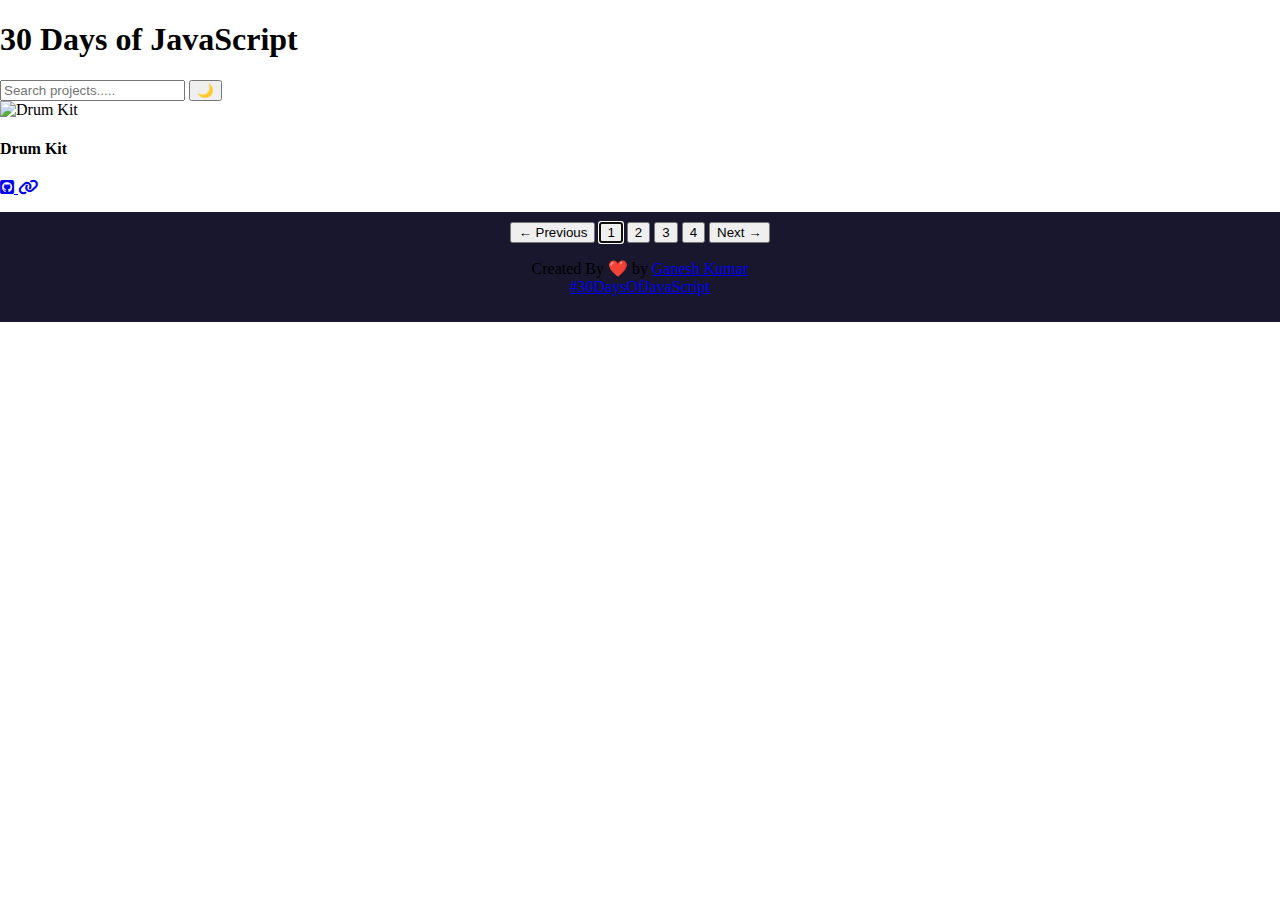
==== index.html @ 43e4046b "Create index.html" ====
<!DOCTYPE html>
<html lang="en">

<head>
  <meta charset="UTF-8" />
  <meta http-equiv="X-UA-Compatible" content="IE=edge" />
  <meta name="viewport" content="width=device-width, initial-scale=1.0" />
  <link rel="stylesheet" href="style.css" />
  <link rel="shortcut icon" href="favicon.png" type="image/x-icon">
  <link rel="stylesheet" href="https://cdnjs.cloudflare.com/ajax/libs/font-awesome/6.2.0/css/all.min.css" />
  <script language="JavaScript" src="https://ajax.googleapis.com/ajax/libs/jquery/1.10.0/jquery.min.js"></script>
  <style>
    body {
      margin: 0;
      padding: 0;
      display: flex;
      flex-direction: column;
      min-height: 100vh;
    }
  
    footer {
      margin-top: 15px;
      background-color:#19172D;
      padding: 10px;
      text-align: center;
    }
  </style>
  

  <script src="30DaysOfJavaScript/script.js"></script>
  <title>30 Days of JavaScript</title>

  <!-- Google Tag Manager -->
  <script>(function (w, d, s, l, i) {
      w[l] = w[l] || []; w[l].push({
        'gtm.start':
          new Date().getTime(), event: 'gtm.js'
      }); var f = d.getElementsByTagName(s)[0],
        j = d.createElement(s), dl = l != 'dataLayer' ? '&l=' + l : ''; j.async = true; j.src =
          'https://www.googletagmanager.com/gtm.js?id=' + i + dl; f.parentNode.insertBefore(j, f);
    })(window, document, 'script', 'dataLayer', 'GTM-M783NKXV');</script>
  <!-- End Google Tag Manager -->
</head>

<body id="body" class="dark-mode" onload="loading()">

  <!-- Google Tag Manager (noscript) -->
  <noscript><iframe src="https://www.googletagmanager.com/ns.html?id=GTM-M783NKXV" height="0" width="0"
      style="display:none;visibility:hidden"></iframe></noscript>
  <!-- End Google Tag Manager (noscript) -->

  <!-- Heading -->
  <div class="top">
    <h1>30 Days of JavaScript</h1>
    <input id="searchbar" onkeyup="search_project()" type="text" name="search" placeholder='Search projects.....' />
    <!-- Dark Mode Button -->
    <button id="toggle" class="toggleButton" type="button" onclick="toggleDarkLight()">🌙</button>
  </div>

  <!-- Octocat svg -->
  <a href="https://github.com/swapnilsparsh/30DaysOfJavaScript" class="github-corner" target="_blank" position:
    absolute; top: 0; border: 0; right: 0; " aria-hidden=" true">
    <path d="M0,0 L115,115 L130,115 L142,142 L250,250 L250,0 Z"></path>
    <path
      d="M128.3,109.0 C113.8,99.7 119.0,89.6 119.0,89.6 C122.0,82.7 120.5,78.6 120.5,78.6 C119.2,72.0 123.4,76.3 123.4,76.3 C127.3,80.9 125.5,87.3 125.5,87.3 C122.9,97.6 130.6,101.9 134.4,103.2"
      fill="currentColor" style="transform-origin: 130px 106px" class="octo-arm"></path>
    <path
      d="M115.0,115.0 C114.9,115.1 118.7,116.5 119.8,115.4 L133.7,101.6 C136.9,99.2 139.9,98.4 142.2,98.6 C133.8,88.0 127.5,74.4 143.8,58.0 C148.5,53.4 154.0,51.2 159.7,51.0 C160.3,49.4 163.2,43.6 171.4,40.1 C171.4,40.1 176.1,42.5 178.8,56.2 C183.1,58.6 187.2,61.8 190.9,65.4 C194.5,69.0 197.7,73.2 200.1,77.6 C213.8,80.2 216.3,84.9 216.3,84.9 C212.7,93.1 206.9,96.0 205.4,96.6 C205.1,102.4 203.0,107.8 198.3,112.5 C181.9,128.9 168.3,122.5 157.7,114.1 C157.9,116.9 156.7,120.9 152.7,124.9 L141.0,136.5 C139.8,137.7 141.6,141.9 141.8,141.8 Z"
      fill="currentColor" class="octo-body"></path>
    </svg>
  </a>
  <!-- Octocat svg end -->

  <!-- Scroll To Top -->
  <a class="scrollToTop"><span></span></a>
  <!-- Scroll to Top End -->
  <!-- <i class="fa-brands fa-square-github"></i> -->
  <!-- Main Section Start -->
  <div class="main" id="projectsContainer">
    <div class="item">
      <img src="30DaysOfJavaScript/assets/01.png" alt="Drum Kit" />
      <h4>Drum Kit</h4>
      <a target="_blank" href="https://github.com/swapnilsparsh/30DaysOfJavaScript/tree/master/01%20-%20Drum%20Kit">
        <i class="fa-brands fa-square-github"></i>
        <a target="_blank" href="01 - Drum Kit/index.html"><i class="fa-solid fa-link"></i> </a>
      </a>
    </div>

  </div>
  <!-- Main Section End -->

  <!-- Footer Start -->
  <footer>

    <div class="pagination">
      <button onclick="goToPreviousPage()">&larr; Previous</button>
      <button onclick="goToPage(1)" autofocus class="active">1</button>
      <button onclick="goToPage(2)">2</button>
      <button onclick="goToPage(3)">3</button>
      <button onclick="goToPage(4)">4</button>
      <!-- <button onclick="goToPage(5)">5</button> -->
      <!-- <button onclick="goToPage(6)">6</button> -->
      <!-- <button onclick="goToPage(7)">7</button> -->
      <button onclick="goToNextPage()">Next &rarr;</button>
    </div>

    <p> Created By  ❤️ by
      <a href="https://codewithganeshhh.github.io/PORTFOLIO/" target="_blank">Ganesh Kumar</a>
      <br>
      <a href="https://github.com/codewithganeshhh/30DaysOfJavaScript" target="_blank">#30DaysOfJavaScript</a>
    </p>
  </footer>
  <script src="script.js"></script>

</body>

</html>
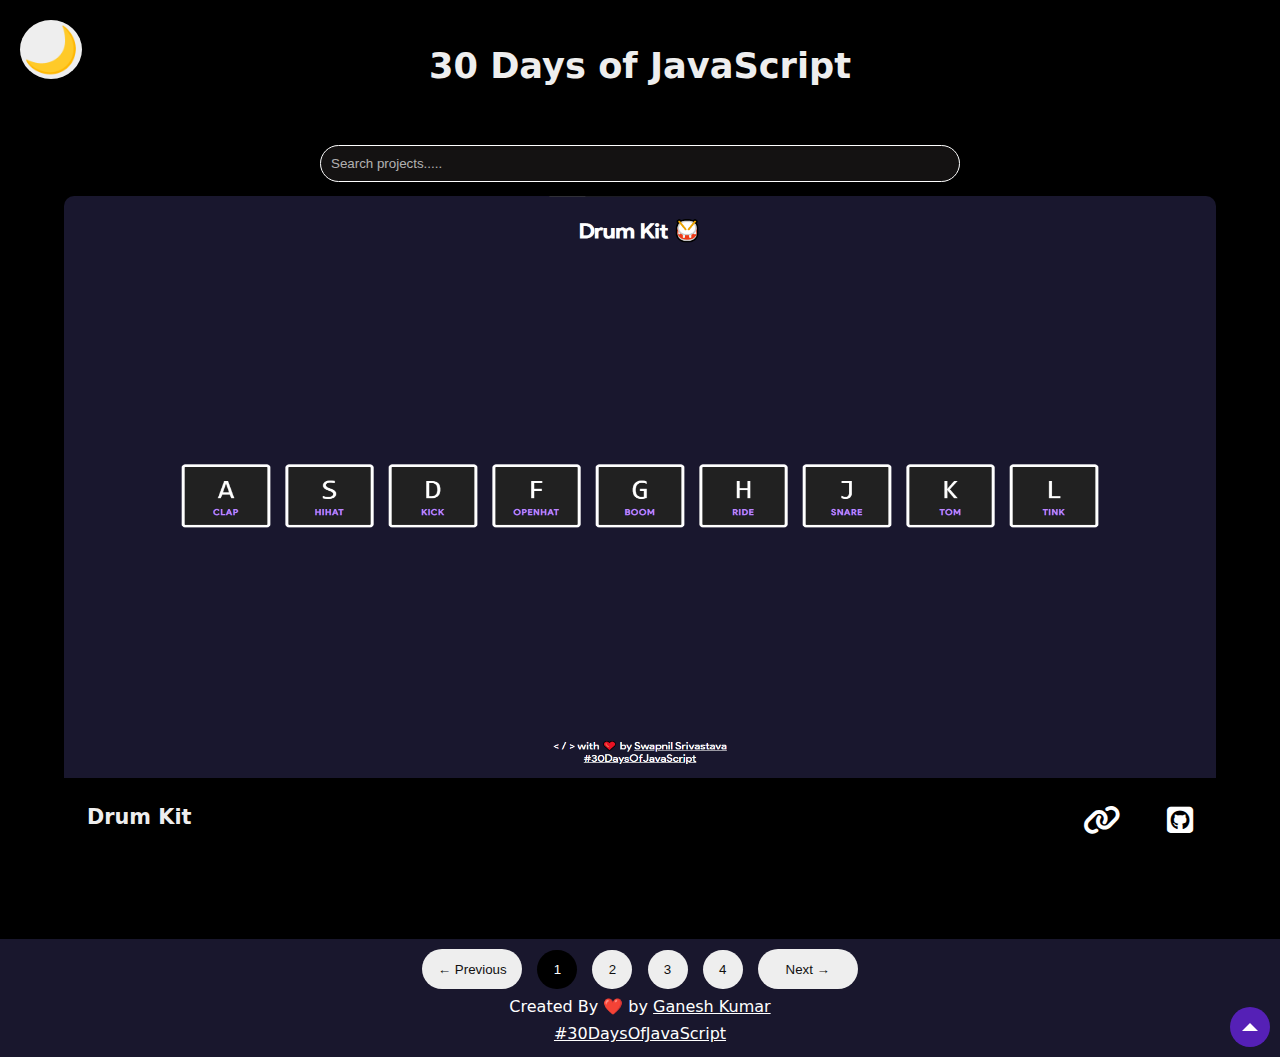
==== commit 94abe136: "Update index.html" ====
--- a/index.html
+++ b/index.html
@@ -58,7 +58,7 @@
   </div>
 
   <!-- Octocat svg -->
-  <a href="https://github.com/swapnilsparsh/30DaysOfJavaScript" class="github-corner" target="_blank" position:
+  <a href="https://github.com/codewithganeshhh/30DaysOfJavaScript" class="github-corner" target="_blank" position:
     absolute; top: 0; border: 0; right: 0; " aria-hidden=" true">
     <path d="M0,0 L115,115 L130,115 L142,142 L250,250 L250,0 Z"></path>
     <path
@@ -80,7 +80,7 @@
     <div class="item">
       <img src="30DaysOfJavaScript/assets/01.png" alt="Drum Kit" />
       <h4>Drum Kit</h4>
-      <a target="_blank" href="https://github.com/swapnilsparsh/30DaysOfJavaScript/tree/master/01%20-%20Drum%20Kit">
+      <a target="_blank" href="https://github.com/codewithganeshhh/30DaysOfJavaScript/tree/main/01%20-%20Drum%20Kit">
         <i class="fa-brands fa-square-github"></i>
         <a target="_blank" href="01 - Drum Kit/index.html"><i class="fa-solid fa-link"></i> </a>
       </a>
--- a/style.css
+++ b/style.css
@@ -0,0 +1,600 @@
+* {
+  margin: 0;
+  padding: 0;
+  box-sizing: border-box;
+  list-style: none;
+}
+
+@font-face {
+  font-family: "sans";
+  src: url(font/sans.ttf);
+}
+
+body {
+  font-family: "sans";
+  margin: 0;
+  padding: 0;
+}
+
+/* Preloader */
+#loading {
+  position: fixed;
+  width: 100%;
+  height: 100vh;
+  background-repeat: no-repeat;
+  background-position: center;
+  z-index: 99999;
+}
+
+.top {
+  display: flex;
+  flex-direction: column;
+  align-items: center;
+  justify-content: center;
+}
+
+/* Dark Mode */
+body.dark-mode {
+  background-color: black;
+  color: #eee;
+}
+
+body.dark-mode a {
+  color: #111;
+}
+
+body.dark-mode button {
+  background-color: #eee;
+  color: #111;
+}
+
+body.dark-mode h4 {
+  color: #eee;
+}
+
+body.dark-mode svg {
+  fill: #fff;
+  color: #151513;
+}
+
+body.dark-mode input {
+  color: white;
+}
+
+body.light-mode input {
+  color: #111;
+}
+
+body.light-mode {
+  background-color: white;
+  color: #111;
+}
+
+body.light-mode a {
+  color: #111;
+}
+
+body.light-mode button {
+  background-color: #111;
+  color: #eee;
+}
+
+body.light-mode h4 {
+  color: #111;
+}
+
+body.light-mode i {
+  color: #111;
+}
+
+body.light-mode svg {
+  fill: #151513;
+  color: #fff;
+}
+
+/* Octocat */
+
+.github-corner:hover .octo-arm {
+  animation: octocat-wave 560ms ease-in-out;
+}
+
+@keyframes octocat-wave {
+
+  0%,
+  100% {
+    transform: rotate(0);
+  }
+
+  20%,
+  60% {
+    transform: rotate(-25deg);
+  }
+
+  40%,
+  80% {
+    transform: rotate(10deg);
+  }
+}
+
+@media (max-width: 500px) {
+  .github-corner:hover .octo-arm {
+    animation: none;
+  }
+
+  .github-corner .octo-arm {
+    animation: octocat-wave 560ms ease-in-out;
+  }
+}
+
+.toggleButton {
+  display: inline-block;
+  position: absolute;
+  top: 20px;
+  left: 20px;
+  /* margin: 30px 3px 3px 10px; */
+  margin: 20px 3px 3px 10px;
+  /* padding-top: 3px;
+  padding-bottom: 3px;
+  padding-left: 9px;
+  padding-right: 9px; */
+  padding: 3px;
+  border: none;
+  border-radius: 50%;
+  font-size: 45px;
+}
+
+html.transition,
+html.transition *,
+html.transition *:before,
+html.transition *:after {
+  transition: all 750ms !important;
+  transition-delay: 0 !important;
+}
+
+h1 {
+  text-align: center;
+  font-size: 3.5rem;
+  padding: 5vh 7vw;
+}
+
+@media only screen and (max-width: 658px) {
+  h1 {
+    font-size: 1.6em;
+    padding: 32px 40px;
+  }
+}
+
+h4 {
+  padding: 2%;
+  float: left;
+}
+
+i {
+  color: white;
+  float: right;
+  font-size: 30px;
+  padding: 2%;
+}
+
+img {
+  width: 100%;
+  border-radius: 10px 10px 0 0;
+  height: 80%;
+}
+
+a {
+  color: inherit;
+}
+
+a:visited {
+  color: inherit;
+}
+
+.container {
+  display: flex;
+  flex-direction: row;
+  font-size: 30px;
+  text-align: center;
+}
+
+.item {
+  flex: 50%;
+  width: 90%;
+  height: 100%;
+  background-color: rgba(0, 0, 0, 0.4);
+  box-shadow: 0 0 transparent, 0 0 transparent, 0 0 transparent, 0 0 transparent,
+    0 2px 3px 0 rgba(0, 0, 0, 0.15), 0 1px 2px 0 rgba(0, 0, 0, 0.06);
+  border-radius: 10px;
+  transition: transform 0.3s ease-in-out 0s;
+}
+
+.item {
+  border-radius: 10px;
+}
+
+.item:hover {
+  transform: scale3d(1.05, 1.05, 1);
+  /* border: 1px solid #ffffff; */
+  filter: drop-shadow(10px);
+  filter: contrast(110%);
+  background-color: #684756;
+}
+
+.item h4 {
+  font-size: 1.3rem;
+  text-align: left;
+}
+
+.main {
+  /* padding: 20px;
+  width: 90vw; */
+  display: grid;
+  grid-template-columns: repeat(auto-fit, minmax(400px, 1fr));
+  grid-gap: 24px;
+  row-gap: 24px;
+  margin: auto;
+  justify-items: center;
+}
+
+.main a {
+  text-decoration: none;
+}
+
+@media only screen and (max-width: 400px) {
+  .main {
+    grid-template-columns: repeat(auto-fit, minmax(90%, 1fr));
+  }
+}
+
+footer {
+  background-color: #19172e;
+  text-align: center;
+  color: white;
+  font-size: 1rem;
+  left: 0;
+  right: 0;
+  bottom: 0;
+  margin-bottom: 0;
+  padding: 10px;
+  line-height: 3vh;
+  margin-top: 30px;
+}
+
+footer a {
+  color: white !important;
+}
+
+footer a:visited {
+  color: white !important;
+}
+
+@media (max-width: 800px) {
+  .container {
+    flex-direction: column;
+  }
+}
+
+.scrollToTop {
+  position: fixed;
+  right: 10px;
+  bottom: 10px;
+  cursor: pointer;
+  width: 40px;
+  height: 40px;
+  background-color: #5520b6;
+  border-radius: 50%;
+  z-index: 100;
+}
+
+.scrollToTop span {
+  position: absolute;
+  top: 50%;
+  left: 50%;
+  margin-left: -8px;
+  margin-top: -12px;
+  border: 8px solid transparent;
+  border-bottom-color: white;
+}
+
+.scrollToTop:hover {
+  background-color: #5836d8;
+}
+
+input {
+  display: inline-block;
+  /* margin: 0px, 10px, 10px, 10px; */
+  border-radius: 25px;
+  padding: 10px;
+  width: 50%;
+  margin-bottom: 3%;
+  /* position: absolute; */
+  /* top: 6.5%; */
+  /* right: 7%; */
+  background: transparent;
+  border: 1px solid white;
+}
+
+header {
+  background-color: #333;
+  color: #fff;
+  padding: 20px;
+  text-align: center;
+}
+
+@media (min-width: 600px) {
+  header {
+    display: flex;
+    justify-content: space-between;
+    align-items: center;
+  }
+}
+
+/* @media (max-width: 599px) {
+  header {
+    text-align: left;
+  }
+}
+
+@media (max-width: 510px) {
+  header {
+    text-align: left;
+  }
+
+  .item {
+    width: 400px;
+  }
+}
+
+@media (max-width: 470px) {
+  header {
+    text-align: left;
+  }
+
+  .item {
+    width: 350px;
+  }
+}
+
+@media (max-width: 398px) {
+  header {
+    text-align: left;
+  }
+
+  .item {
+    width: 300px;
+  }
+}
+
+@media (max-width: 346px) {
+  header {
+    text-align: left;
+  }
+
+  .item {
+    width: 250px;
+  }
+}
+
+@media (max-width: 295px) {
+  header {
+    text-align: left;
+  }
+
+  .item {
+    width: 200px;
+  }
+}
+
+@media (max-width: 238px) {
+  header {
+    text-align: left;
+  }
+
+  .item {
+    width: 150px;
+  }
+} */
+
+@media (max-width: 102) {
+  .size {
+    font-size: 20px;
+  }
+}
+
+@media (min-width: 600px) {
+  h1 {
+    font-size: 1.6rem;
+  }
+}
+
+@media (min-width: 800px) {
+  h1 {
+    font-size: 1.9rem;
+  }
+}
+
+@media (min-width: 1000px) {
+  h1 {
+    font-size: 2.2rem;
+  }
+}
+
+#searchbar,
+.toggleButton {
+  display: block;
+  margin: 0 auto;
+}
+
+#searchbar {
+  margin: 14px 0px;
+  background-color: rgba(38, 35, 35, 0.526);
+  color: white;
+}
+
+#searchbar::placeholder {
+  color: rgba(255, 255, 255, 0.684);
+}
+
+@media only screen and (max-width: 320px) {
+  h1 {
+    font-size: 18px;
+    margin-bottom: 8px;
+  }
+}
+
+.dark-btn {
+  padding: 4px 8px;
+  font-size: 14px;
+  margin-bottom: 8px;
+}
+
+.search-container {
+  padding: 4px;
+}
+
+.search-input {
+  font-size: 14px;
+}
+
+@media screen and (max-width: 530px) {
+  h1 {
+    font-size: 20px;
+    /* margin-top: 25px; */
+  }
+}
+
+@media screen and (max-width: 571px) {
+  h1 {
+    font-size: 20px;
+    /* margin-top: 25px; */
+  }
+}
+
+@media screen and(max-width: 571px) {
+  input {
+    margin-top: 10px;
+  }
+}
+
+@media screen and (max-width: 426px) {
+  h1 {
+    font-size: 18px;
+  }
+}
+
+@media screen and (max-width: 382px) {
+  h1 {
+    font-size: 16px;
+  }
+}
+
+@media screen and (max-width: 340px) {
+  h1 {
+    font-size: 15px;
+  }
+}
+
+@media screen and (max-width: 302px) {
+  h1 {
+    font-size: 14px;
+  }
+}
+
+@media screen and (max-width: 278px) {
+  h1 {
+    font-size: 13px;
+  }
+}
+
+@media screen and (max-width: 240px) {
+  h1 {
+    font-size: 12px;
+  }
+}
+
+@media screen and (max-width: 200px) {
+  h1 {
+    font-size: 11px;
+  }
+}
+
+@media screen and (max-width: 160px) {
+  h1 {
+    font-size: 10px;
+  }
+}
+
+@media screen and (max-width: 120px) {
+  h1 {
+    font-size: 9px;
+  }
+}
+
+@media screen and (max-width: 80px) {
+  h1 {
+    font-size: 8px;
+  }
+}
+
+@media screen and (max-width: 40px) {
+  h1 {
+    font-size: px;
+  }
+}
+
+@media screen and (max-width: 571px) {
+  .toggleButton {
+    font-size: 40px;
+  }
+}
+
+@media screen and (max-width: 401px) {
+  .toggleButton {
+    font-size: 30px;
+  }
+}
+
+@media screen and (max-width: 301px) {
+  .toggleButton {
+    font-size: 25px;
+  }
+}
+
+@media screen and (max-width: 241px) {
+  .toggleButton {
+    font-size: 18px;
+  }
+}
+
+.pagination button:not(:first-child):not(:last-child) {
+  width: 40px;
+}
+
+.pagination button:first-child,
+.pagination button:last-child {
+  height: 40px;
+  width: 100px;
+  padding: 6px 10px;
+}
+
+.pagination>button:hover {
+  background-color: rgb(96, 130, 182);
+  color: white;
+  /* background-color: rgb(83, 99, 83); */
+}
+
+.pagination>button {
+  border-radius: 20px;
+  padding: 12px;
+  outline: none;
+  border: none;
+  margin-inline: 5px;
+  margin-bottom: 4px;
+  color: white;
+  font: bold;
+}
+
+.pagination button.active {
+  background-color: black;
+  color: white;
+}
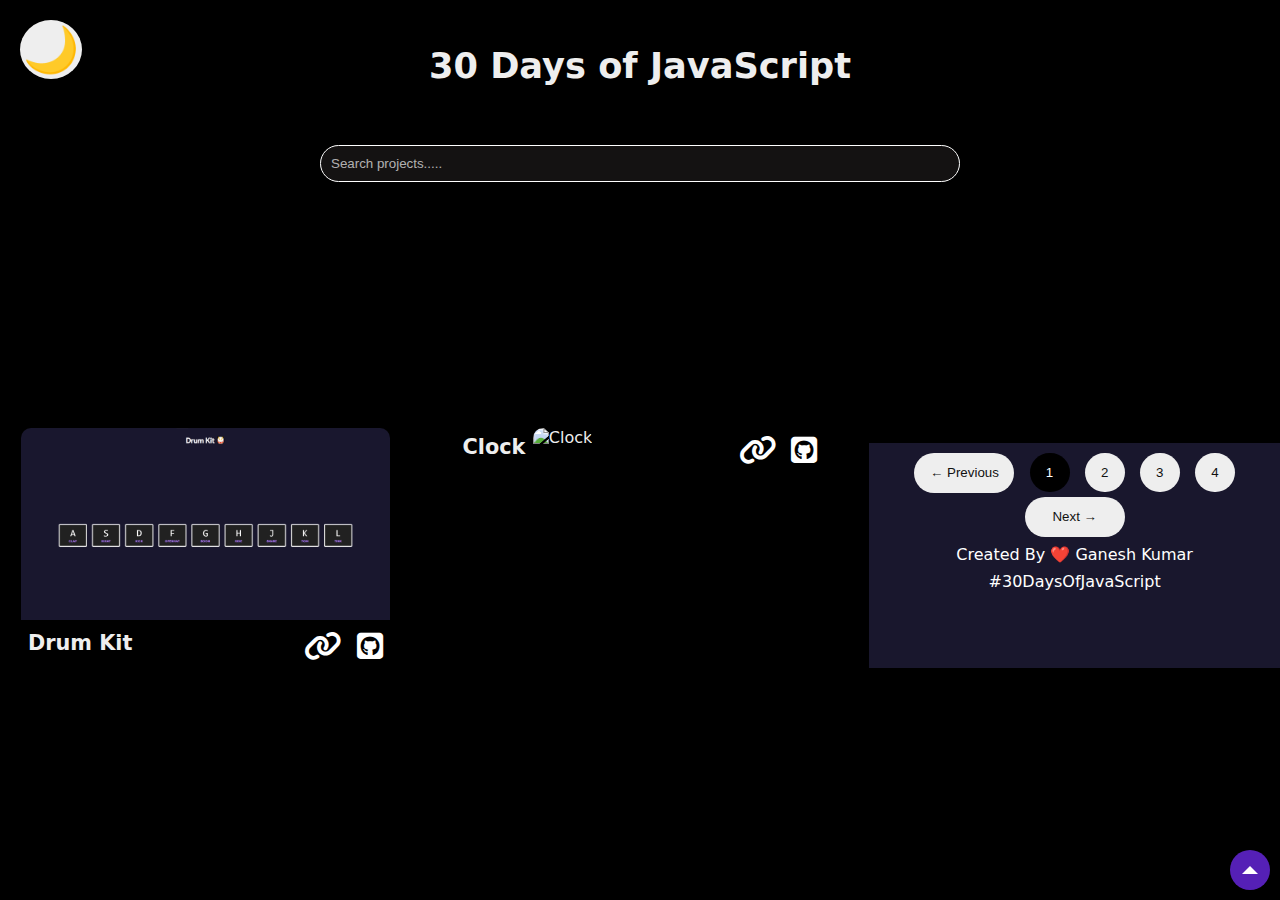
==== commit 1ea9c726: "Update index.html" ====
--- a/index.html
+++ b/index.html
@@ -6,7 +6,7 @@
   <meta http-equiv="X-UA-Compatible" content="IE=edge" />
   <meta name="viewport" content="width=device-width, initial-scale=1.0" />
   <link rel="stylesheet" href="style.css" />
-  <link rel="shortcut icon" href="favicon.png" type="image/x-icon">
+  <link rel="shortcut icon" href="30DaysOfJavaScript/assets/favicon.png" type="image/x-icon">
   <link rel="stylesheet" href="https://cdnjs.cloudflare.com/ajax/libs/font-awesome/6.2.0/css/all.min.css" />
   <script language="JavaScript" src="https://ajax.googleapis.com/ajax/libs/jquery/1.10.0/jquery.min.js"></script>
   <style>
@@ -85,8 +85,14 @@
         <a target="_blank" href="01 - Drum Kit/index.html"><i class="fa-solid fa-link"></i> </a>
       </a>
     </div>
-
-  </div>
+     <div class="item">
+      <img src="30DaysOfJavaScript/assets/02.png" alt="Clock" />
+      <h4>Clock</h4>
+      <a target="_blank" href="https://github.com/codewithganeshhh/30DaysOfJavaScript/tree/master/02%20-%20Clock">
+        <i class="fa-brands fa-square-github"></i>
+        <a target="_blank" href="02 - Clock/index.html"><i class="fa-solid fa-link"></i> </a>
+      </a>
+    </div>
   <!-- Main Section End -->
 
   <!-- Footer Start -->
@@ -104,7 +110,7 @@
       <button onclick="goToNextPage()">Next &rarr;</button>
     </div>
 
-    <p> Created By  ❤️ by
+    <p> Created By  ❤️
       <a href="https://codewithganeshhh.github.io/PORTFOLIO/" target="_blank">Ganesh Kumar</a>
       <br>
       <a href="https://github.com/codewithganeshhh/30DaysOfJavaScript" target="_blank">#30DaysOfJavaScript</a>
